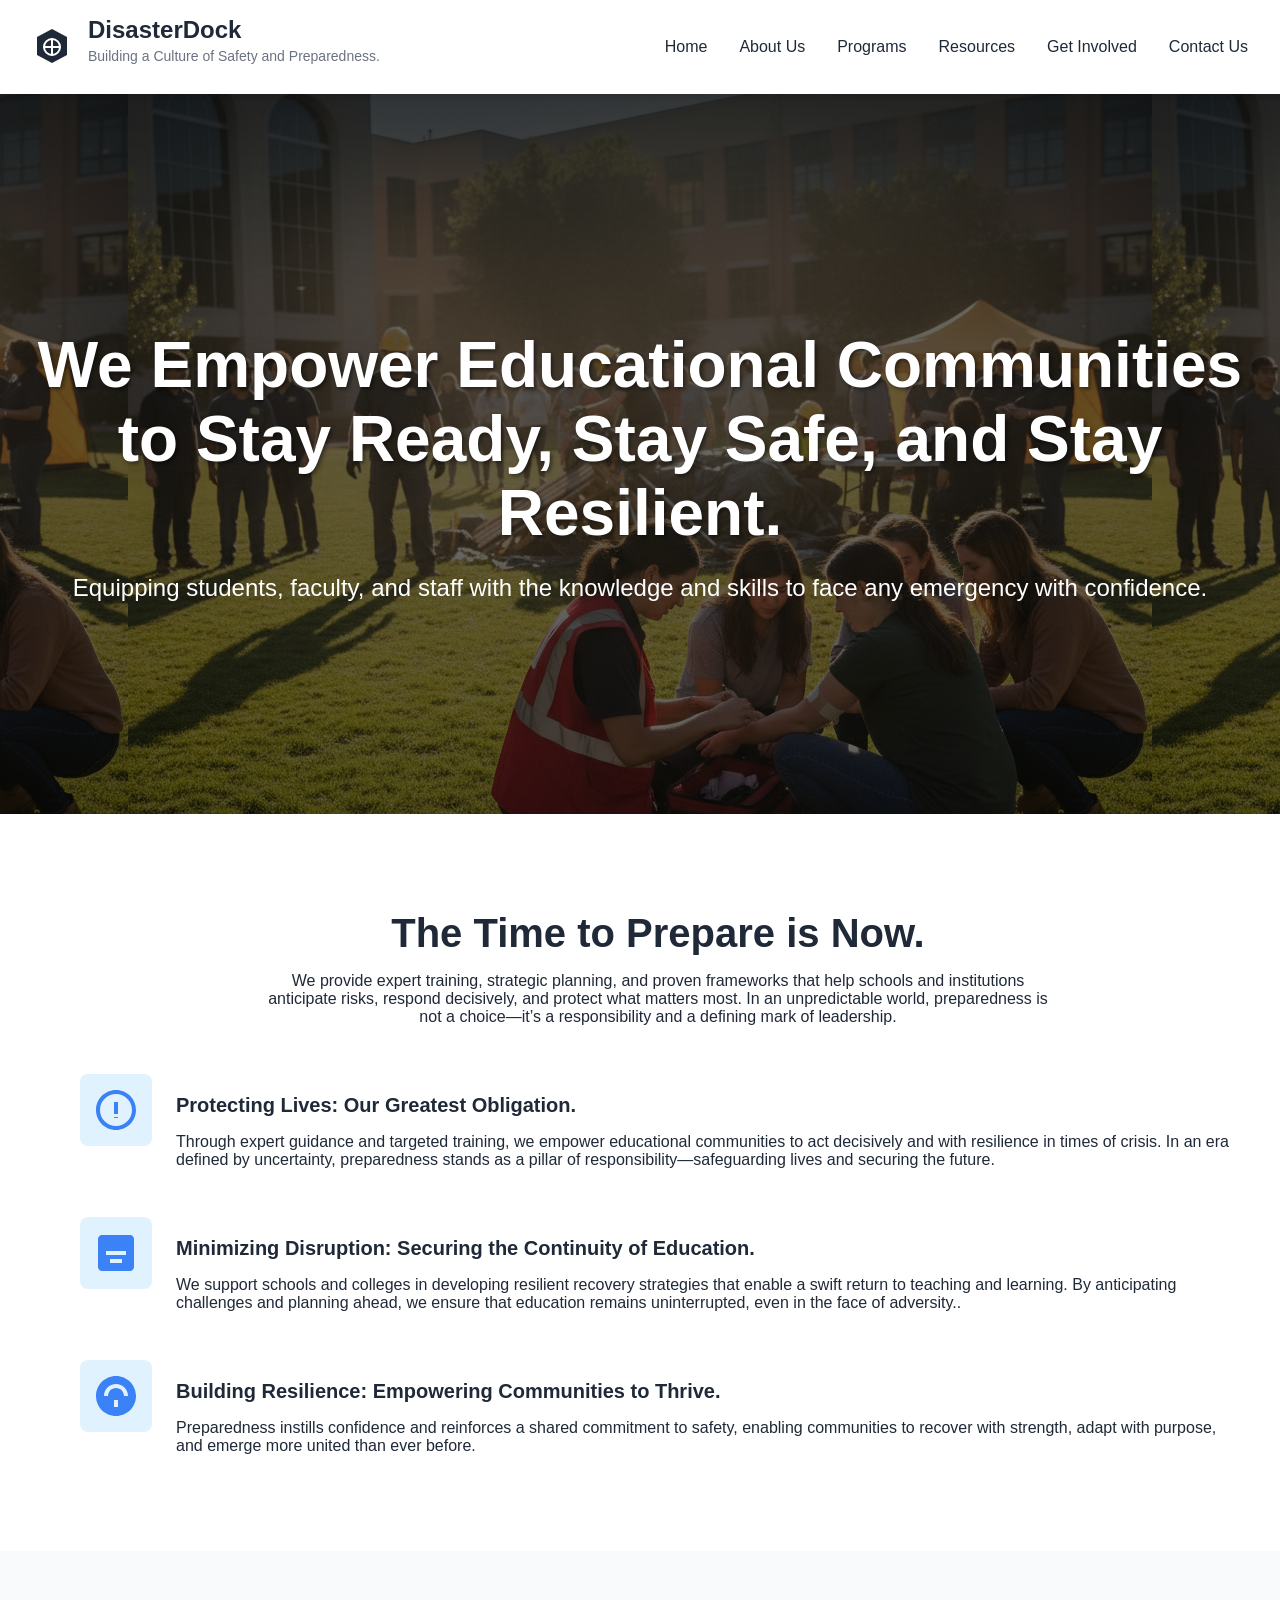
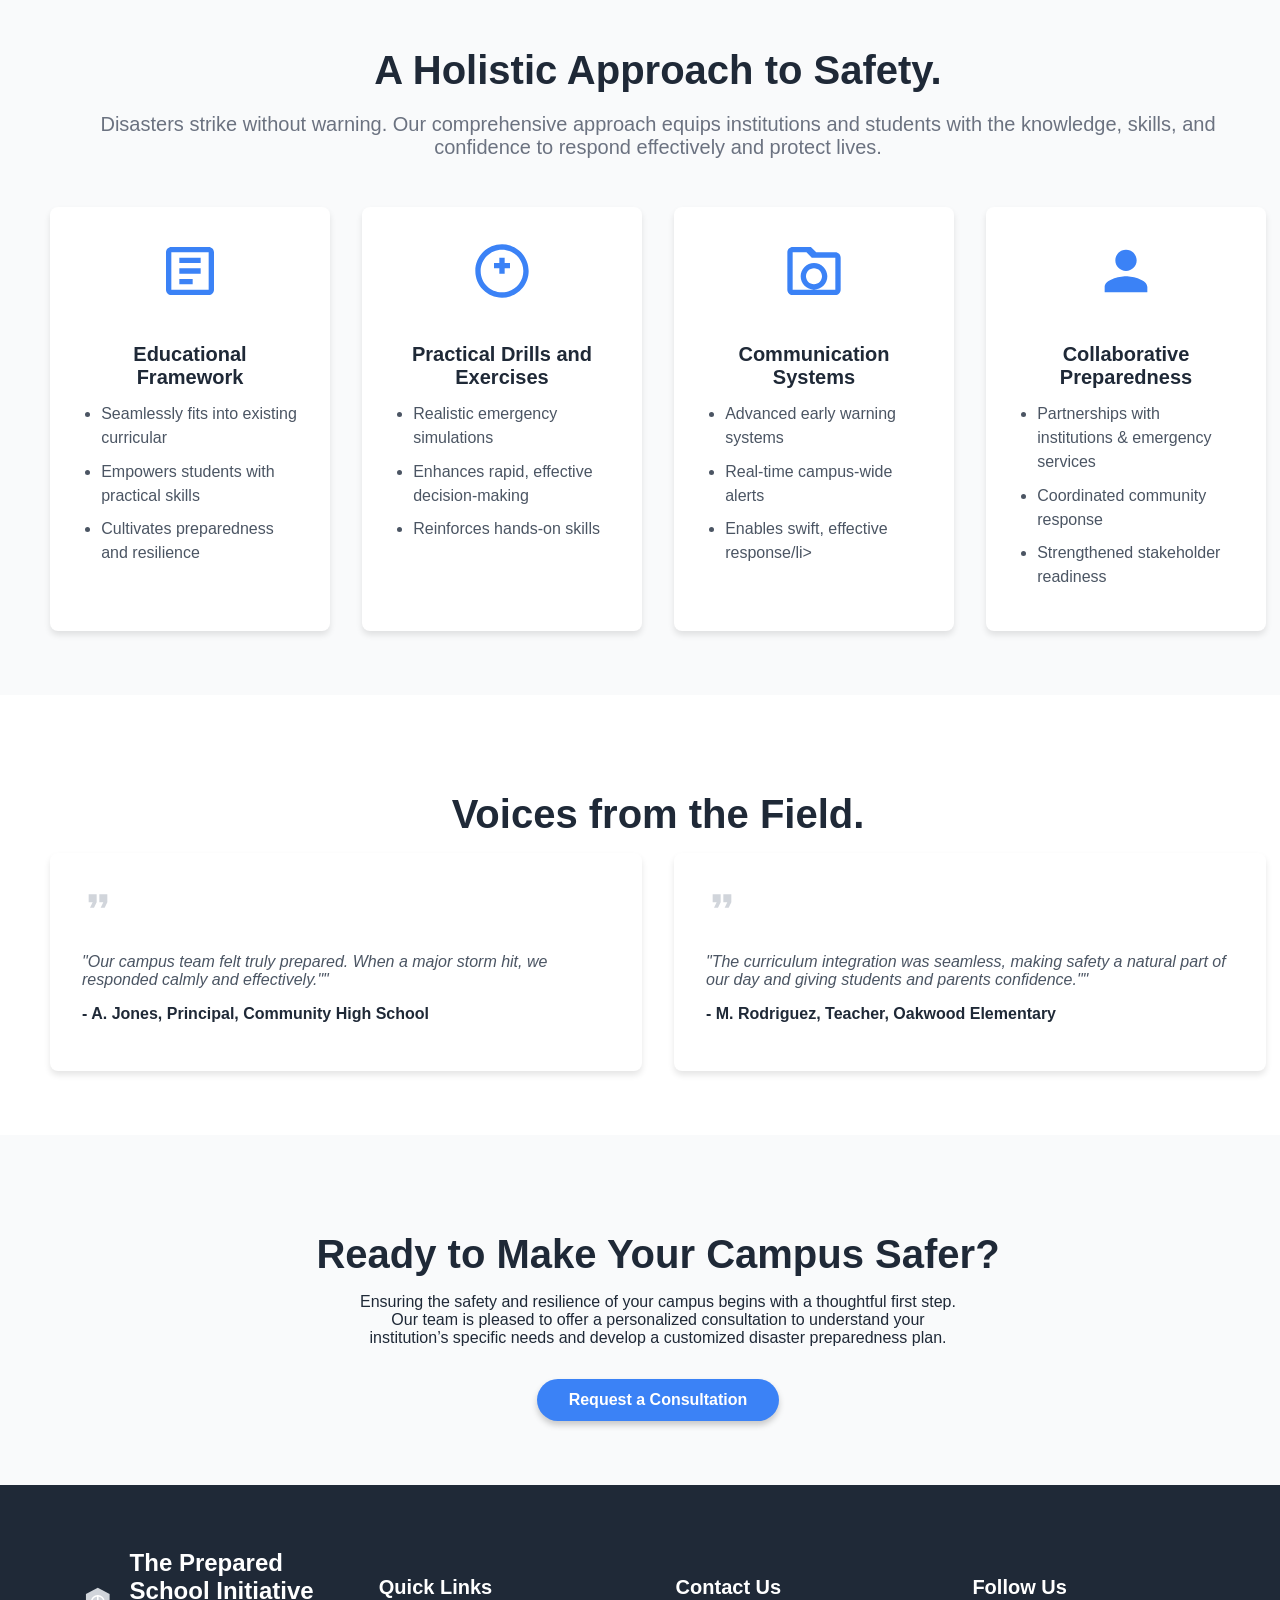
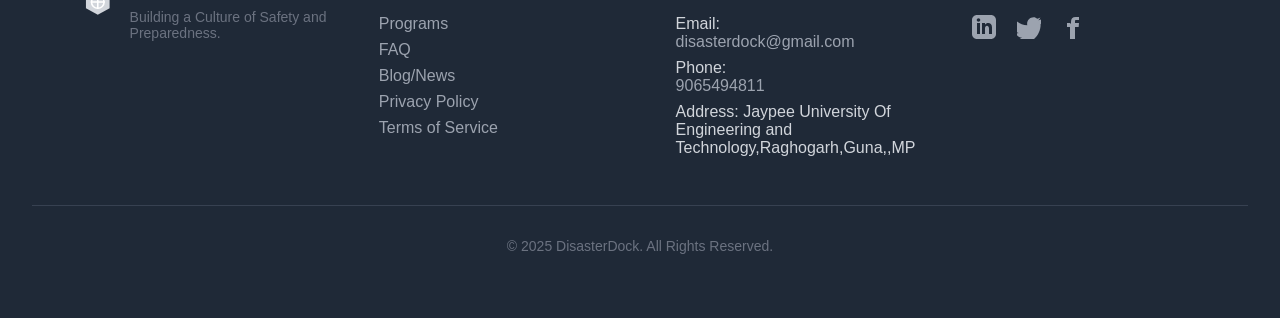
==== index.html @ 16d26a76 "Add files via upload" ====
<!DOCTYPE html>
<html lang="en">
    <head>
        <meta charset="UTF-8">
        <meta name="viewport" content="width=device-width, initial-scale=1.0">
        <title>DisasterDock</title>
        <link rel="stylesheet" href="style.css">
    </head>
    <body>

    <header class="header">
        <div class="header-inner">
            <div class="logo-container">
                <svg class="logo" viewBox="0 0 40 40" xmlns="http://www.w3.org/2000/svg">
                    <path d="M20 2L5 10v18l15 8 15-8V10L20 2z" fill="currentColor" />
                    <circle cx="20" cy="20" r="8" stroke="#fff" stroke-width="2" fill="none" />
                    <path d="M20 12v16M12 20h16" stroke="#fff" stroke-width="2" stroke-linecap="round" />
                </svg>
                <div class="site-info">
                    <h1 class="site-name">DisasterDock</h1>
                    <p class="tagline">Building a Culture of Safety and Preparedness.</p>
                </div>
            </div>

            <button class="menu-toggle" aria-expanded="false" aria-controls="main-navigation">
                <span class="hamburger-icon"></span>
            </button>
        </div>

        <div class="main-navigation" id="main-navigation">
            <nav class="navigation">
                <ul class="nav-list">
                    <li class="nav-item">
                        <a href="#" class="nav-link">Home</a>
                    </li>
                    <li class="nav-item has-dropdown">
                        <a href="#" class="nav-link" aria-expanded="false" aria-controls="about-menu">About Us</a>
                        <ul id="about-menu" class="dropdown-menu">
                            <li class="dropdown-item"><a href="mission.html">Mission</a></li>
                            <li class="dropdown-item"><a href="vision.html">Vision</a></li>
                            <li class="dropdown-item"><a href="team.html">Team</a></li>
                        </ul>
                    </li>
                    <li class="nav-item has-dropdown">
                        <a href="#" class="nav-link" aria-expanded="false" aria-controls="programs-menu">Programs</a>
                        <ul id="programs-menu" class="dropdown-menu">
                            <li class="dropdown-item"><a href="curriculum.html">Curriculum</a></li>
                            <li class="dropdown-item"><a href="drills.html">Drills</a></li>
                            <li class="dropdown-item"><a href="training.html">Training</a></li>
                            <li class="dropdown-item"><a href="quiz.html">Quiz</a></li>
                        </ul>
                    </li>
                    <li class="nav-item has-dropdown">
                        <a href="#" class="nav-link" aria-expanded="false" aria-controls="resources-menu">Resources</a>
                        <ul id="resources-menu" class="dropdown-menu">
                            <li class="dropdown-item"><a href="guides.html">Guides</a></li>
                            <li class="dropdown-item"><a href="checklist.html">Checklists</a></li>
                            <li class="dropdown-item"><a href="links.html">Links</a></li>
                        </ul>
                    </li>
                    <li class="nav-item">
                        <a href="getinvolved.html" class="nav-link">Get Involved</a>
                    </li>
                    <li class="nav-item">
                        <a href="contact.html" class="nav-link">Contact Us</a>
                    </li>
                </ul>
            </nav>
        </div>
    </header>

    <section class="hero-section">
        <div class="hero-bg"></div>
        <div class="hero-overlay"></div>
        <div class="hero-content">
            <h2 class="hero-heading">We Empower Educational Communities to Stay Ready, Stay Safe, and Stay Resilient.</h2>
            <p class="hero-subheading">Equipping students, faculty, and staff with the knowledge and skills to face any emergency with confidence.</p>
        </div>
    </section>

    <section class="section">
        <div class="container">
            <h2 class="section-heading">The Time to Prepare is Now.</h2>
            <p style="text-align: center; max-width: 800px; margin: 0 auto 3rem;">
                We provide expert training, strategic planning, and proven frameworks that help schools and institutions anticipate risks, respond decisively, and protect what matters most. In an unpredictable world, preparedness is not a choice—it’s a responsibility and a defining mark of leadership.
            </p>
            <ul class="points-list">
                <li class="point-item">
                    <svg class="point-icon" xmlns="http://www.w3.org/2000/svg" viewBox="0 0 24 24"><path d="M12 2C6.48 2 2 6.48 2 12s4.48 10 10 10 10-4.48 10-10S17.52 2 12 2zm0 18c-4.41 0-8-3.59-8-8s3.59-8 8-8 8 3.59 8 8-3.59 8-8 8zm-1-4.5h2V16h-2v-2.5zm0-7.5h2v6h-2V8z"/></svg>
                    <div class="point-content">
                        <h3 class="point-title">Protecting Lives: Our Greatest Obligation.</h3>
                        <p>Through expert guidance and targeted training, we empower educational communities to act decisively and with resilience in times of crisis. In an era defined by uncertainty, preparedness stands as a pillar of responsibility—safeguarding lives and securing the future.</p>
                    </div>
                </li>
                <li class="point-item">
                    <svg class="point-icon" xmlns="http://www.w3.org/2000/svg" viewBox="0 0 24 24"><path d="M19 3H5c-1.1 0-2 .9-2 2v14c0 1.1.9 2 2 2h14c1.1 0 2-.9 2-2V5c0-1.1-.9-2-2-2zm-2 10H7v-2h10v2zm-2 4H9v-2h6v2z"/></svg>
                    <div class="point-content">
                        <h3 class="point-title">Minimizing Disruption: Securing the Continuity of Education.</h3>
                        <p>We support schools and colleges in developing resilient recovery strategies that enable a swift return to teaching and learning. By anticipating challenges and planning ahead, we ensure that education remains uninterrupted, even in the face of adversity..</p>
                    </div>
                </li>
                <li class="point-item">
                    <svg class="point-icon" xmlns="http://www.w3.org/2000/svg" viewBox="0 0 24 24"><path d="M12 2C6.48 2 2 6.48 2 12s4.48 10 10 10 10-4.48 10-10S17.52 2 12 2zm-1 15.5V14h2v3.5h-2zm1-9.5c-2.21 0-4 1.79-4 4h-2c0-3.31 2.69-6 6-6s6 2.69 6 6h-2c0-2.21-1.79-4-4-4z"/></svg>
                    <div class="point-content">
                        <h3 class="point-title">Building Resilience: Empowering Communities to Thrive.</h3>
                        <p>Preparedness instills confidence and reinforces a shared commitment to safety, enabling communities to recover with strength, adapt with purpose, and emerge more united than ever before.</p>
                    </div>
                </li>
            </ul>
        </div>
    </section>

    <section class="section">
        <div class="container">
            <h2 class="section-heading">A Holistic Approach to Safety.</h2>
            <p class="section-subheading">Disasters strike without warning. Our comprehensive approach equips institutions and students with the knowledge, skills, and confidence to respond effectively and protect lives.</p>
            <div class="program-grid">
                <div class="program-card">
                        <svg class="program-icon" xmlns="http://www.w3.org/2000/svg" viewBox="0 0 24 24">
                        <path d="M21 5c0-1.1-.9-2-2-2H5c-1.1 0-2 .9-2 
                                2v14c0 1.1.9 2 2 2h14c1.1 0 
                             2-.9 2-2V5zm-2 14H5V5h14v14zM8 7h8v2H8zm0 
                                4h8v2H8zm0 4h5v2H8z"/>
                                </svg>
                                <h3 class="program-title">Educational Framework</h3>
                                <ul class="program-content">
                                    <li>Seamlessly fits into existing curricular</li>
                                    <li>Empowers students with practical skills</li>
                                    <li>Cultivates preparedness and resilience</li>
                                </ul>
                </div>

                <div class="program-card">
                    <svg class="program-icon" xmlns="http://www.w3.org/2000/svg" viewBox="0 0 24 24"><path d="M12 2c-5.52 0-10 4.48-10 10s4.48 10 10 10 10-4.48 10-10-4.48-10-10-10zm0 18c-4.41 0-8-3.59-8-8s3.59-8 8-8 8 3.59 8 8-3.59 8-8 8zM15 9h-2V7h-2v2H9v2h2v2h2v-2h2V9z"/></svg>
                    <h3 class="program-title">Practical Drills and Exercises</h3>
                    <ul class="program-content">
                                    <li>Realistic emergency simulations</li>
                                    <li>Enhances rapid, effective decision-making</li>
                                    <li>Reinforces hands-on skills</li>
                                </ul>
                </div>
                <div class="program-card">
                    <svg class="program-icon" xmlns="http://www.w3.org/2000/svg" viewBox="0 0 24 24"><path d="M20 5h-7.17l-2-2H4c-1.1 0-1.99.9-1.99 2L2 19c0 1.1.9 2 2 2h16c1.1 0 2-.9 2-2V7c0-1.1-.9-2-2-2zm0 14H4V5h5.17l2 2H20v12zM12 11c-1.66 0-3 1.34-3 3s1.34 3 3 3 3-1.34 3-3-1.34-3-3-3zM12 9c2.76 0 5 2.24 5 5s-2.24 5-5 5-5-2.24-5-5 2.24-5 5-5z"/></svg>
                    <h3 class="program-title">Communication Systems</h3>
                    <ul class="program-content">
                                    <li>Advanced early warning systems</li>
                                    <li>Real-time campus-wide alerts</li>
                                    <li>Enables swift, effective response/li>
                    </ul>
                </div>
                <div class="program-card">
                    <svg class="program-icon" xmlns="http://www.w3.org/2000/svg" viewBox="0 0 24 24"><path d="M12 12c2.21 0 4-1.79 4-4s-1.79-4-4-4-4 1.79-4 4 1.79 4 4 4zm0 2c-2.67 0-8 1.34-8 4v2h16v-2c0-2.66-5.33-4-8-4z"/></svg>
                    <h3 class="program-title">Collaborative Preparedness</h3>
                    <ul class="program-content">
                                    <li>Partnerships with institutions & emergency services</li>
                                    <li>Coordinated community response</li>
                                    <li>Strengthened stakeholder readiness</li>
                    </ul>
                </div>
            </div>
        </div>
    </section>

    <section class="section">
        <div class="container">
            <h2 class="section-heading">Voices from the Field.</h2>
            <div class="testimonial-grid">
                <div class="testimonial-card">
                    <svg class="quote-icon" xmlns="http://www.w3.org/2000/svg" viewBox="0 0 24 24"><path d="M6 17h3l2-4V7H5v6h3zm8 0h3l2-4V7h-6v6h3z"/></svg>
                    <p class="testimonial-text">"Our campus team felt truly prepared. When a major storm hit, we responded calmly and effectively.""</p>
                    <p class="testimonial-author">- A. Jones, Principal, Community High School</p>
                </div>
                <div class="testimonial-card">
                    <svg class="quote-icon" xmlns="http://www.w3.org/2000/svg" viewBox="0 0 24 24"><path d="M6 17h3l2-4V7H5v6h3zm8 0h3l2-4V7h-6v6h3z"/></svg>
                    <p class="testimonial-text">"The curriculum integration was seamless, making safety a natural part of our day and giving students and parents confidence.""</p>
                    <p class="testimonial-author">- M. Rodriguez, Teacher, Oakwood Elementary</p>
                </div>
            </div>
        </div>
    </section>

    <section class="section final-cta-section">
        <div class="container">
            <h2 class="section-heading">Ready to Make Your Campus Safer?</h2>
            <p style="max-width: 600px; margin: 0 auto 2rem;">
                Ensuring the safety and resilience of your campus begins with a thoughtful first step. Our team is pleased to offer a personalized consultation to understand your institution’s specific needs and develop a customized disaster preparedness plan.
            </p>
            <a href="request.html" class="cta-button">Request a Consultation</a>
        </div>
    </section>

    <footer class="footer">
        <div class="container">
            <div class="footer-section">
                <div class="footer-logo-container">
                    <svg class="footer-logo" viewBox="0 0 40 40" xmlns="http://www.w3.org/2000/svg">
                        <path d="M20 2L5 10v18l15 8 15-8V10L20 2z" fill="currentColor" />
                        <circle cx="20" cy="20" r="8" stroke="#fff" stroke-width="2" fill="none" />
                        <path d="M20 12v16M12 20h16" stroke="#fff" stroke-width="2" stroke-linecap="round" />
                    </svg>
                    <div class="site-info">
                        <h1 class="site-name">The Prepared School Initiative</h1>
                        <p class="tagline">Building a Culture of Safety and Preparedness.</p>
                    </div>
                </div>
            </div>

            <div class="footer-section">
                <h4>Quick Links</h4>
                <ul class="footer-link-list">
                    <li><a href="#">Programs</a></li>
                    <li><a href="#">FAQ</a></li>
                    <li><a href="#">Blog/News</a></li>
                    <li><a href="#">Privacy Policy</a></li>
                    <li><a href="#">Terms of Service</a></li>
                </ul>
            </div>

            <div class="footer-section">
                <h4>Contact Us</h4>
                <ul class="footer-link-list">
                    <li>Email: <a href="disasterdock@gmail.com">disasterdock@gmail.com</a></li>
                    <li>Phone: <a href="9065494811">9065494811</a></li>
                    <li>Address: Jaypee University Of Engineering and Technology,Raghogarh,Guna,,MP</li>
                </ul>
            </div>

            <div class="footer-section">
                <h4>Follow Us</h4>
                <div class="social-icons">
                    <a href="https://linkedin.com" target="_blank" aria-label="LinkedIn">
                        <svg width="24" height="24" viewBox="0 0 24 24" xmlns="http://www.w3.org/2000/svg"><path d="M19 0h-14c-2.761 0-5 2.239-5 5v14c0 2.761 2.239 5 5 5h14c2.761 0 5-2.239 5-5v-14c0-2.761-2.239-5-5-5zm-11 19h-3v-11h3v11zm-1.5-12.268c-.966 0-1.75-.79-1.75-1.763s.784-1.763 1.75-1.763 1.75.79 1.75 1.763-.783 1.763-1.75 1.763zm13.5 12.268h-3v-5.604c0-3.368-4-3.568-4 0v5.604h-3v-11h3v1.765c1.396-2.586 7-2.777 7 2.476v6.759z"/></svg>
                    </a>
                    <a href="https://twitter.com" target="_blank" aria-label="Twitter">
                        <svg width="24" height="24" viewBox="0 0 24 24" xmlns="http://www.w3.org/2000/svg"><path d="M24 4.557c-.883.392-1.832.656-2.828.775 1.017-.609 1.795-1.574 2.16-2.724-.951.564-2.005.974-3.127 1.195-.898-.957-2.175-1.55-3.593-1.55-3.585 0-6.495 2.91-6.495 6.495 0 .509.057 1.004.168 1.48-5.408-.271-10.187-2.868-13.4-6.818-.562.969-.884 2.09-.884 3.292 0 2.251 1.144 4.246 2.88 5.414-.84-.025-1.638-.258-2.328-.642v.08c0 3.159 2.246 5.797 5.223 6.402-.547.149-1.12.23-1.708.23-.417 0-.82-.04-1.215-.119.828 2.585 3.235 4.475 6.088 4.528-2.228 1.745-5.045 2.784-8.09 2.784-.525 0-1.04-.031-1.549-.09 2.868 1.834 6.275 2.91 9.92 2.91 11.916 0 18.397-9.878 18.397-18.397 0-.28-.008-.562-.02-.845.811-.585 1.517-1.319 2.079-2.155z"/></svg>
                    </a>
                    <a href="https://facebook.com" target="_blank" aria-label="Facebook">
                        <svg width="24" height="24" viewBox="0 0 24 24" xmlns="http://www.w3.org/2000/svg"><path d="M9 8h-3v4h3v12h5v-12h3.642l.358-4h-4v-1.667c0-.958.158-1.333 1.535-1.333h2.465v-3h-3.327c-3.266 0-4.673 1.758-4.673 4.629v2.371z"/></svg>
                    </a>
                </div>
            </div>
        </div>
        <div class="copyright">
            © 2025 DisasterDock. All Rights Reserved.
        </div>
    </footer>
    <script>
        document.addEventListener('DOMContentLoaded', () => {
            // Dropdown toggle for mobile
            const dropdownTogglers = document.querySelectorAll('.nav-item.has-dropdown > .nav-link');

            dropdownTogglers.forEach(toggler => {
                toggler.addEventListener('click', (event) => {
                    // Prevent the default link behavior to avoid navigating
                    event.preventDefault();

                    // Toggle the 'is-active' class on the parent list item
                    const parentItem = toggler.closest('.nav-item');
                    parentItem.classList.toggle('is-active');

                    // Set the ARIA attribute for accessibility
                    const isExpanded = parentItem.classList.contains('is-active');
                    toggler.setAttribute('aria-expanded', isExpanded);
                });
            });

            // Hamburger menu functionality
            const menuToggle = document.querySelector('.menu-toggle');
            const mainNavigation = document.getElementById('main-navigation');

            menuToggle.addEventListener('click', () => {
                const isExpanded = menuToggle.getAttribute('aria-expanded') === 'true' || false;
                menuToggle.setAttribute('aria-expanded', !isExpanded);
                mainNavigation.classList.toggle('is-open');
            });
        });
    </script>
    <script src="server.js"></script>
</body>
</html>
---- style.css ----
:root {
    --primary-color: #3b82f6; /* A shade of blue */
    --secondary-color: #1d4ed8;
    --text-color: #1f2937;
    --bg-color: #f9fafb;
    --shadow: 0 4px 6px rgba(0, 0, 0, 0.1);
    --border-radius: 0.5rem;
}

body {
    font-family: 'Inter', sans-serif;
    background-color: var(--bg-color);
    color: var(--text-color);
    margin: 0;
    padding: 0;
}

.header {
    background-color: #fff;
    box-shadow: var(--shadow);
    padding: 1rem 2rem;
    display: flex;
    justify-content: space-between;
    align-items: center;
    flex-wrap: wrap;
    position: relative; /* Needed for absolute positioning of the mobile nav */
}

.header-inner {
    display: flex;
    justify-content: space-between;
    align-items: center;
    width: 100%;
}

.logo-container {
    display: flex;
    align-items: center;
}

.logo {
    width: 40px;
    height: 40px;
    fill: var(--primary-color);
}

.site-info {
    margin-left: 1rem;
}

.site-name {
    font-size: 1.5rem;
    font-weight: 700;
    color: var(--text-color);
    margin: 0;
}

.tagline {
    font-size: 0.875rem;
    color: #6b7280;
    margin-top: 0.25rem;
}

.navigation {
    display: flex;
    align-items: center;
}

.nav-list {
    list-style: none;
    display: flex;
    gap: 2rem;
    margin: 0;
    padding: 0;
}

.nav-item {
    position: relative;
}

.nav-link {
    text-decoration: none;
    color: var(--text-color);
    font-weight: 500;
    transition: color 0.2s ease-in-out;
    padding: 0.5rem 0;
    display: block;
}

.nav-link:hover {
    color: var(--primary-color);
}

.dropdown-menu {
    position: absolute;
    top: 100%;
    left: 0;
    background-color: #fff;
    min-width: 150px;
    box-shadow: var(--shadow);
    border-radius: var(--border-radius);
    list-style: none;
    padding: 0.5rem 0;
    margin-top: 0.5rem;
    opacity: 0;
    visibility: hidden;
    transform: translateY(-10px);
    transition: opacity 0.2s ease-in-out, transform 0.2s ease-in-out, visibility 0.2s ease-in-out;
    z-index: 10;
}

.nav-item:hover .dropdown-menu {
    opacity: 1;
    visibility: visible;
    transform: translateY(0);
}

.dropdown-item a {
    text-decoration: none;
    color: var(--text-color);
    display: block;
    padding: 0.5rem 1rem;
    transition: background-color 0.2s ease-in-out;
}

.dropdown-item a:hover {
    background-color: var(--primary-color);
    color: #fff;
}

/* Hamburger button styles */
.menu-toggle {
    display: none; /* Hide by default on desktop */
    background: transparent;
    border: none;
    cursor: pointer;
    padding: 0.5rem;
    z-index: 100;
}

.hamburger-icon,
.hamburger-icon::before,
.hamburger-icon::after {
    display: block;
    content: '';
    width: 24px;
    height: 2px;
    background-color: var(--text-color);
    border-radius: 2px;
    transition: transform 0.3s ease-in-out, background-color 0.3s ease-in-out;
}

.hamburger-icon::before {
    transform: translateY(-8px);
}

.hamburger-icon::after {
    transform: translateY(6px);
}

/* Animation for the hamburger to 'X' icon */
.menu-toggle[aria-expanded="true"] .hamburger-icon {
    background-color: transparent;
}

.menu-toggle[aria-expanded="true"] .hamburger-icon::before {
    transform: translateY(2px) rotate(45deg);
}

.menu-toggle[aria-expanded="true"] .hamburger-icon::after {
    transform: translateY(-2px) rotate(-45deg);
}


/* Updated styles for mobile-first vertical navigation */
@media (max-width: 767px) {
    body.no-scroll {
        overflow: hidden; /* Prevents background scrolling when menu is open */
    }

    .menu-toggle {
        display: block; /* Show hamburger button on mobile */
    }

    .main-navigation {
        /* This is the key for the slide-in menu */
        position: fixed;
        top: 0;
        right: -100%; /* Initially off-screen to the right */
        width: 80%; /* Or any width you prefer */
        height: 100vh;
        background-color: #fff;
        box-shadow: -4px 0 10px rgba(0, 0, 0, 0.1);
        z-index: 50;
        transition: transform 0.3s ease-in-out;
        padding-top: 6rem; /* Add padding to account for the fixed header */
        overflow-y: auto; /* Allow scrolling for long menus */
    }

    .main-navigation.is-open {
        transform: translateX(-100%); /* Slide the menu into view */
    }

    .nav-list {
        flex-direction: column;
        gap: 0;
        width: 100%;
    }

    .nav-list .nav-item:first-child {
        border-top: 1px solid #e5e7eb;
    }

    /* Adds padding to the list item itself and sets the border. */
    .nav-item {
        width: 100%;
        border-bottom: 1px solid #e5e7eb;
        padding: 0 1rem; /* Adjust horizontal padding for space from edges. */
        box-sizing: border-box; /* Ensures padding is included in the element's width. */
    }

    /* Styles the link to fill the parent container's space and position content. */
    .nav-link {
        display: flex;
        justify-content: space-between; /* Pushes the "+" to the far right. */
        align-items: center;
        width: 100%;
        padding: 0.8rem 0; /* Adjust vertical padding to control item height. */
        text-decoration: none;
    }

    /* Style the dropdown menu items */
    .dropdown-menu {
        position: static;
        width: 100%;
        opacity: 1;
        visibility: visible;
        box-shadow: none;
        background-color: transparent; /* Keep background transparent */
        transform: none;
        max-height: 0;
        overflow: hidden;
        transition: max-height 0.3s ease-in-out;
        padding: 0; /* Ensure no extra padding pushes content down */
    }

    /* Style the dropdown links (sub-items) */
    .dropdown-item a {
        display: block;
        padding: 0.6rem 2rem; /* Reduced padding for dropdown items too */
        background-color: #f9fafb; /* Slightly different background for sub-items */
        color: #4b5563; /* Adjust color for sub-items if desired */
        border-bottom: none; /* No border for individual dropdown items */
    }

    .dropdown-item:last-child a {
        border-bottom: none; /* Ensure the very last dropdown item doesn't have a border */
    }

    /* Show the dropdown menu when its parent .nav-item has the 'is-active' class */
    .nav-item.is-active .dropdown-menu {
        max-height: 500px; /* Adjust as needed */
    }

    /* Add the '+' and '-' icons for dropdowns */
    .nav-item.has-dropdown > .nav-link {
        display: flex;
        justify-content: space-between;
        align-items: center;
    }

    .nav-item.has-dropdown > .nav-link::after {
        content: '+';
        font-size: 1.2rem;
        color: var(--primary-color);
        transition: transform 0.2s ease-in-out;
    }

    /* Changes the "+" to a "-" when the menu is active. */
    .nav-item.is-active > .nav-link::after {
        content: '-';
    }

    /* Hide the desktop navigation */
    .header .navigation {
        display: none;
    }
}

/* Remove desktop specific navigation styles for the header in mobile view */
@media (max-width: 767px) {
    .header .navigation {
        /* Override desktop styles that might interfere with mobile */
        display: block;
        width: 100%;
        /* You might need to adjust margin-top or other spacing here */
    }

    .header .nav-list {
        /* Ensure these override any desktop 'display: flex' or 'gap' settings */
        display: flex; /* Maintain flex for column direction */
        flex-direction: column;
        gap: 0;
    }
}

.hero-section {
    position: relative;
    height: 80vh;
    display: flex;
    align-items: center;
    justify-content: center;
    text-align: center;
    color: #fff;
    overflow: hidden;
}

.container {
    margin-left: 50px;
    width: 95%;
}

.program-content {
  list-style-type: disc;       /* Normal bullets */
  padding-left: 1.2rem;        /* Adjust indentation */
  margin: 0.8rem 0 0 0;        /* Spacing above list */
}

.program-content li {
  margin-bottom: 0.6rem;       /* Space between items */
  text-align: left;            /* Keep text aligned */
  line-height: 1.5;            /* Better readability */
}

.hero-bg {
    position: absolute;
    top: 0;
    left: 0;
    width: 100%;
    height: 100%;
    background-image: url(SIHbackground_image_1.png);
    background-position: center;
    z-index: -2;
}

.hero-overlay {
    position: absolute;
    top: 0;
    left: 0;
    width: 100%;
    height: 100%;
    background-color: rgba(0, 0, 0, 0.6);
    z-index: -1;
}

.hero-content {
    z-index: 1;
    padding: 0 1rem;
}

.hero-heading {
    font-size: 3rem;
    font-weight: 700;
    margin-bottom: 1rem;
    text-shadow: 2px 2px 4px rgba(0, 0, 0, 0.5);
}

.hero-subheading {
    font-size: 1.25rem;
    font-weight: 400;
    margin-bottom: 2rem;
}

.cta-button {
    display: inline-block;
    background-color: var(--primary-color);
    color: #fff;
    padding: 0.75rem 2rem;
    border-radius: 9999px;
    text-decoration: none;
    font-weight: 600;
    transition: transform 0.2s ease-in-out, background-color 0.2s ease-in-out;
    box-shadow: 0 4px 6px rgba(0, 0, 0, 0.2);
}

.cta-button:hover {
    background-color: var(--secondary-color);
    transform: translateY(-2px);
}

@media (min-width: 768px) {
    .hero-heading {
        font-size: 4rem;
    }
    .hero-subheading {
        font-size: 1.5rem;
    }
}

/* General Section Styling */
.section {
    padding: 4rem 0;
    background-color: #fff;
}

.section:nth-of-type(odd) {
    background-color: var(--bg-color);
}

.section-heading {
    font-size: 2.5rem;
    font-weight: 700;
    text-align: center;
    margin-bottom: 1rem;
}

.section-subheading {
    font-size: 1.25rem;
    text-align: center;
    color: #6b7280;
    margin-bottom: 3rem;
}

/* Why Preparedness Matters Section */
.points-list {
    margin-left: 30px;
    width: 95%;
    list-style: none;
    padding: 0;
    display: flex;
    flex-direction: column;
    gap: 2rem;
    margin-top: 2rem;
}

.point-item {
    display: flex;
    align-items: flex-start;
    gap: 1.5rem;
}

.point-icon {
    flex-shrink: 0;
    width: 48px;
    height: 48px;
    padding: 0.75rem;
    background-color: #e0f2fe;
    border-radius: var(--border-radius);
    fill: var(--primary-color);
}

.point-content {
    flex-grow: 1;
}

.point-title {
    font-size: 1.25rem;
    font-weight: 700;
    margin-bottom: 0.5rem;
}

/* Core Programs Section */
.program-grid {
    display: grid;
    grid-template-columns: repeat(1, 1fr);
    gap: 2rem;
}

@media (min-width: 640px) {
    .program-grid {
        grid-template-columns: repeat(2, 1fr);
    }
}

@media (min-width: 1024px) {
    .program-grid {
        grid-template-columns: repeat(4, 1fr);
    }
}

.program-card {
    background-color: #fff;
    padding: 2rem;
    border-radius: var(--border-radius);
    box-shadow: var(--shadow);
    text-align: center;
    transition: transform 0.2s ease-in-out;
}

.program-card:hover {
    transform: translateY(-5px);
}

.program-icon {
    width: 64px;
    height: 64px;
    fill: var(--primary-color);
    margin: 0 auto 1rem;
}

.program-title {
    font-size: 1.25rem;
    font-weight: 700;
    margin-bottom: 0.5rem;
}

.program-content {
    color: #4b5563;
}

/* Testimonials Section */
.testimonial-grid {
    display: grid;
    grid-template-columns: repeat(1, 1fr);
    gap: 2rem;
}

@media (min-width: 768px) {
    .testimonial-grid {
        grid-template-columns: repeat(2, 1fr);
    }
}

.testimonial-card {
    background-color: #fff;
    padding: 2rem;
    border-radius: var(--border-radius);
    box-shadow: var(--shadow);
}

.quote-icon {
    fill: #d1d5db;
    width: 32px;
    height: 32px;
    margin-bottom: 1rem;
}

.testimonial-text {
    font-style: italic;
    margin-bottom: 1rem;
    color: #4b5563;
}

.testimonial-author {
    font-weight: 700;
    color: var(--text-color);
}

/* Final CTA Section */
.final-cta-section {
    text-align: center;
}

/* Footer Styling */
.footer {
    background-color: #1f2937;
    color: #d1d5db;
    padding: 4rem 2rem;
}

.footer .container {
    display: grid;
    grid-template-columns: repeat(1, 1fr);
    gap: 2rem;
}

@media (min-width: 768px) {
    .footer .container {
        grid-template-columns: repeat(4, 1fr);
    }
}

.footer-section h4 {
    font-size: 1.25rem;
    font-weight: 700;
    color: #fff;
    margin-bottom: 1rem;
}

.footer-logo {
    width: 50px;
    height: 50px;
    fill: var(--primary-color);
}

.footer-logo-container {
    display: flex;
    align-items: center;
    margin-bottom: 1rem;
}

.footer-logo-container .site-name {
    color: #fff;
}

.footer-link-list {
    list-style: none;
    padding: 0;
    margin: 0;
}

.footer-link-list a {
    color: #9ca3af;
    text-decoration: none;
    transition: color 0.2s ease-in-out;
    display: block;
    margin-bottom: 0.5rem;
}

.footer-link-list a:hover {
    color: var(--primary-color);
}

.social-icons a {
    display: inline-block;
    margin-right: 1rem;
    fill: #9ca3af;
    transition: fill 0.2s ease-in-out;
}

.social-icons a:hover {
    fill: #fff;
}

.copyright {
    text-align: center;
    margin-top: 3rem;
    padding-top: 2rem;
    border-top: 1px solid #374151;
    font-size: 0.875rem;
    color: #6b7280;
}

/* --- Tablet & Desktop Media Queries --- */

/* Tablet devices (min-width: 768px) */
@media (min-width: 768px) {

    .header {
        flex-direction: row;
        justify-content: space-between;
        padding: 1rem 2rem;
    }
    .header-inner {
        width: auto;
    }
    .logo-container {
        flex-direction: row;
        text-align: left;
    }
    .site-info {
        margin-left: 1rem;
        margin-top: 0;
    }
    .navigation {
        display: flex;
        width: auto;
        margin-top: 0;
    }
    .nav-list {
        flex-direction: row;
        gap: 2rem;
    }
    .nav-link {
        padding: 0.5rem 0;
        border-bottom: none;
    }
    .nav-item:hover .dropdown-menu {
        opacity: 1;
        visibility: visible;
        transform: translateY(0);
    }
    .dropdown-menu {
        position: absolute;
        box-shadow: var(--shadow);
        border-radius: var(--border-radius);
        background-color: #fff;
        opacity: 0;
        visibility: hidden;
        transform: translateY(-10px);
        transition: opacity 0.2s ease-in-out, transform 0.2s ease-in-out, visibility 0.2s ease-in-out;
    }
    .dropdown-item a {
        border-bottom: none;
    }
    .hero-heading {
        font-size: 3rem;
    }
    .hero-subheading {
        font-size: 1.25rem;
    }
    .program-grid {
        grid-template-columns: repeat(2, 1fr);
    }
    .testimonial-grid {
        grid-template-columns: repeat(2, 1fr);
    }
    .footer .container {
        grid-template-columns: repeat(2, 1fr);
    }
}

/* Desktop devices (min-width: 1024px) */
@media (min-width: 1024px) {
    .hero-heading {
        font-size: 4rem;
    }
    .hero-subheading {
        font-size: 1.5rem;
    }
    .program-grid {
        grid-template-columns: repeat(4, 1fr);
    }
    .footer .container {
        grid-template-columns: repeat(4, 1fr);
    }
}

@media (max-width: 480px) { 

    .container{
        margin-left: 35px;
        width:80%;
    }
    .point-item{
        margin-left: -45px;
    }
    .point-content{
        margin-top: -20px;
    }
}
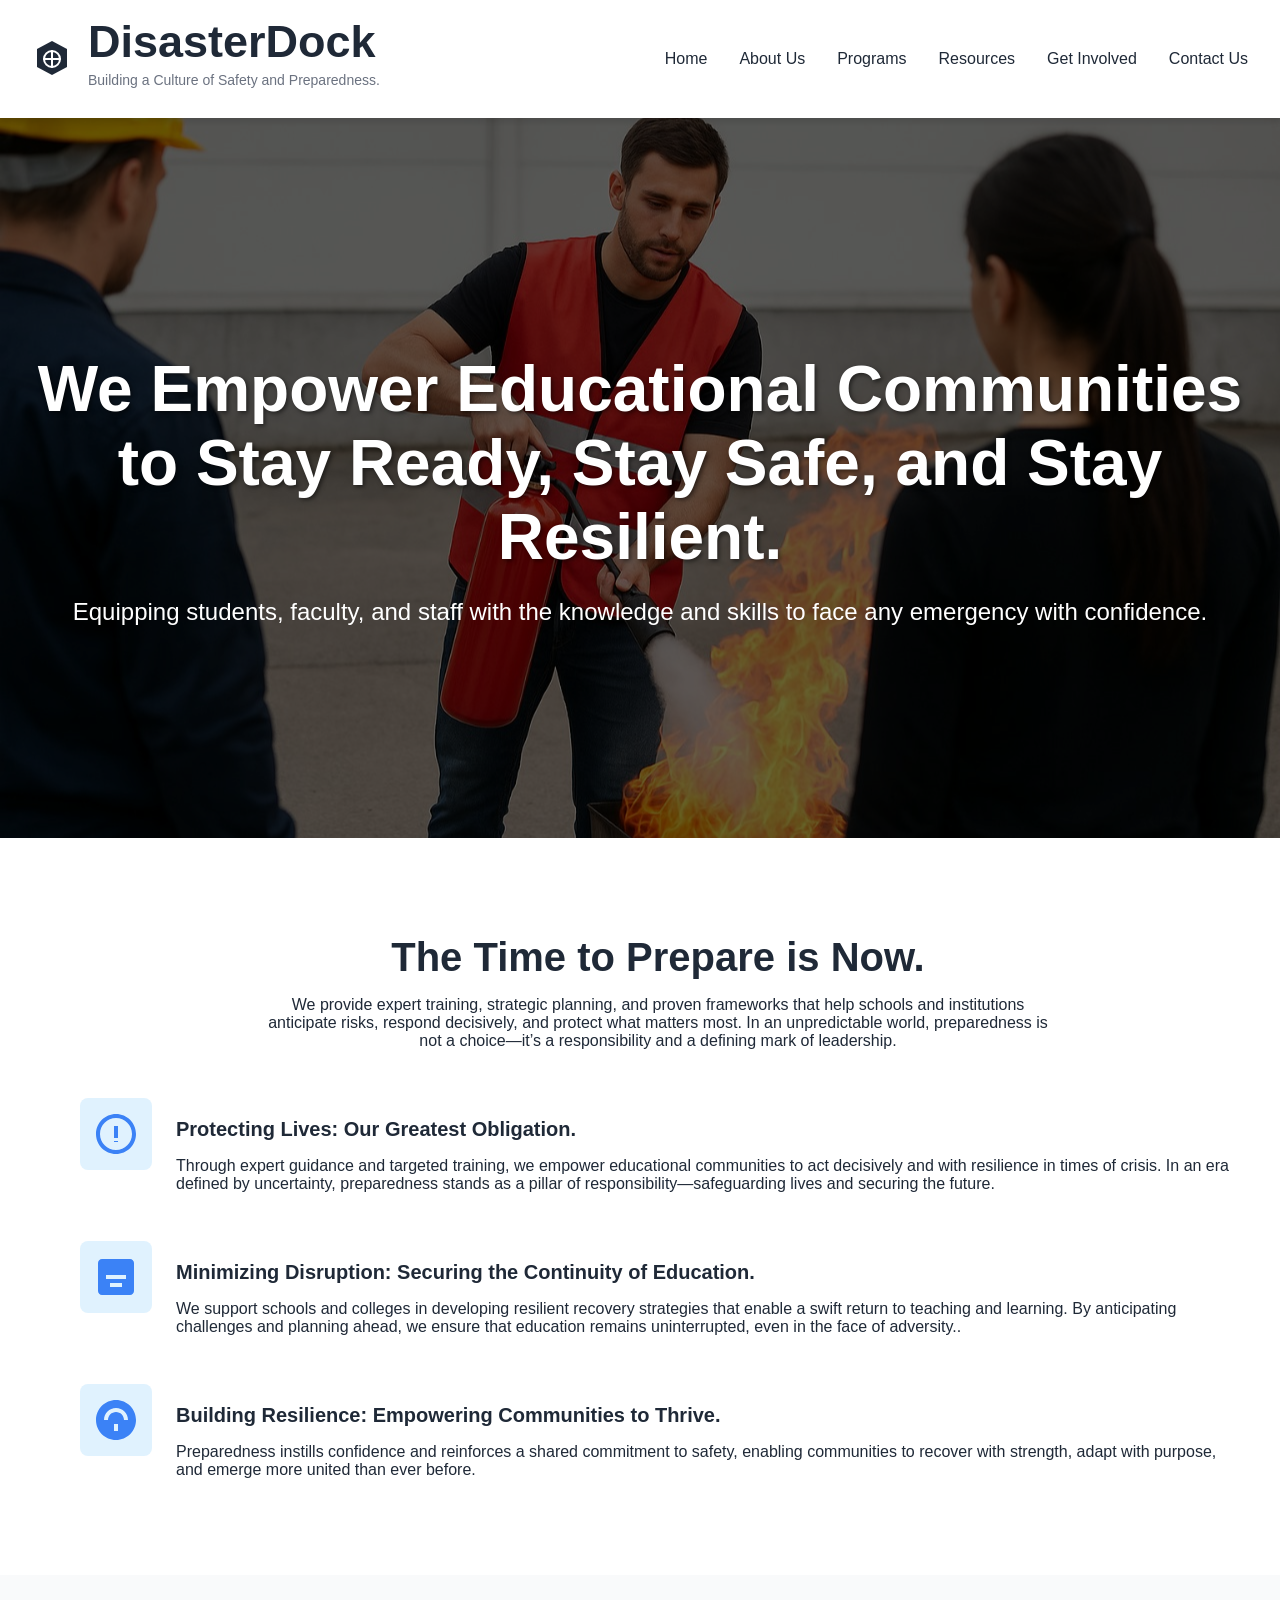
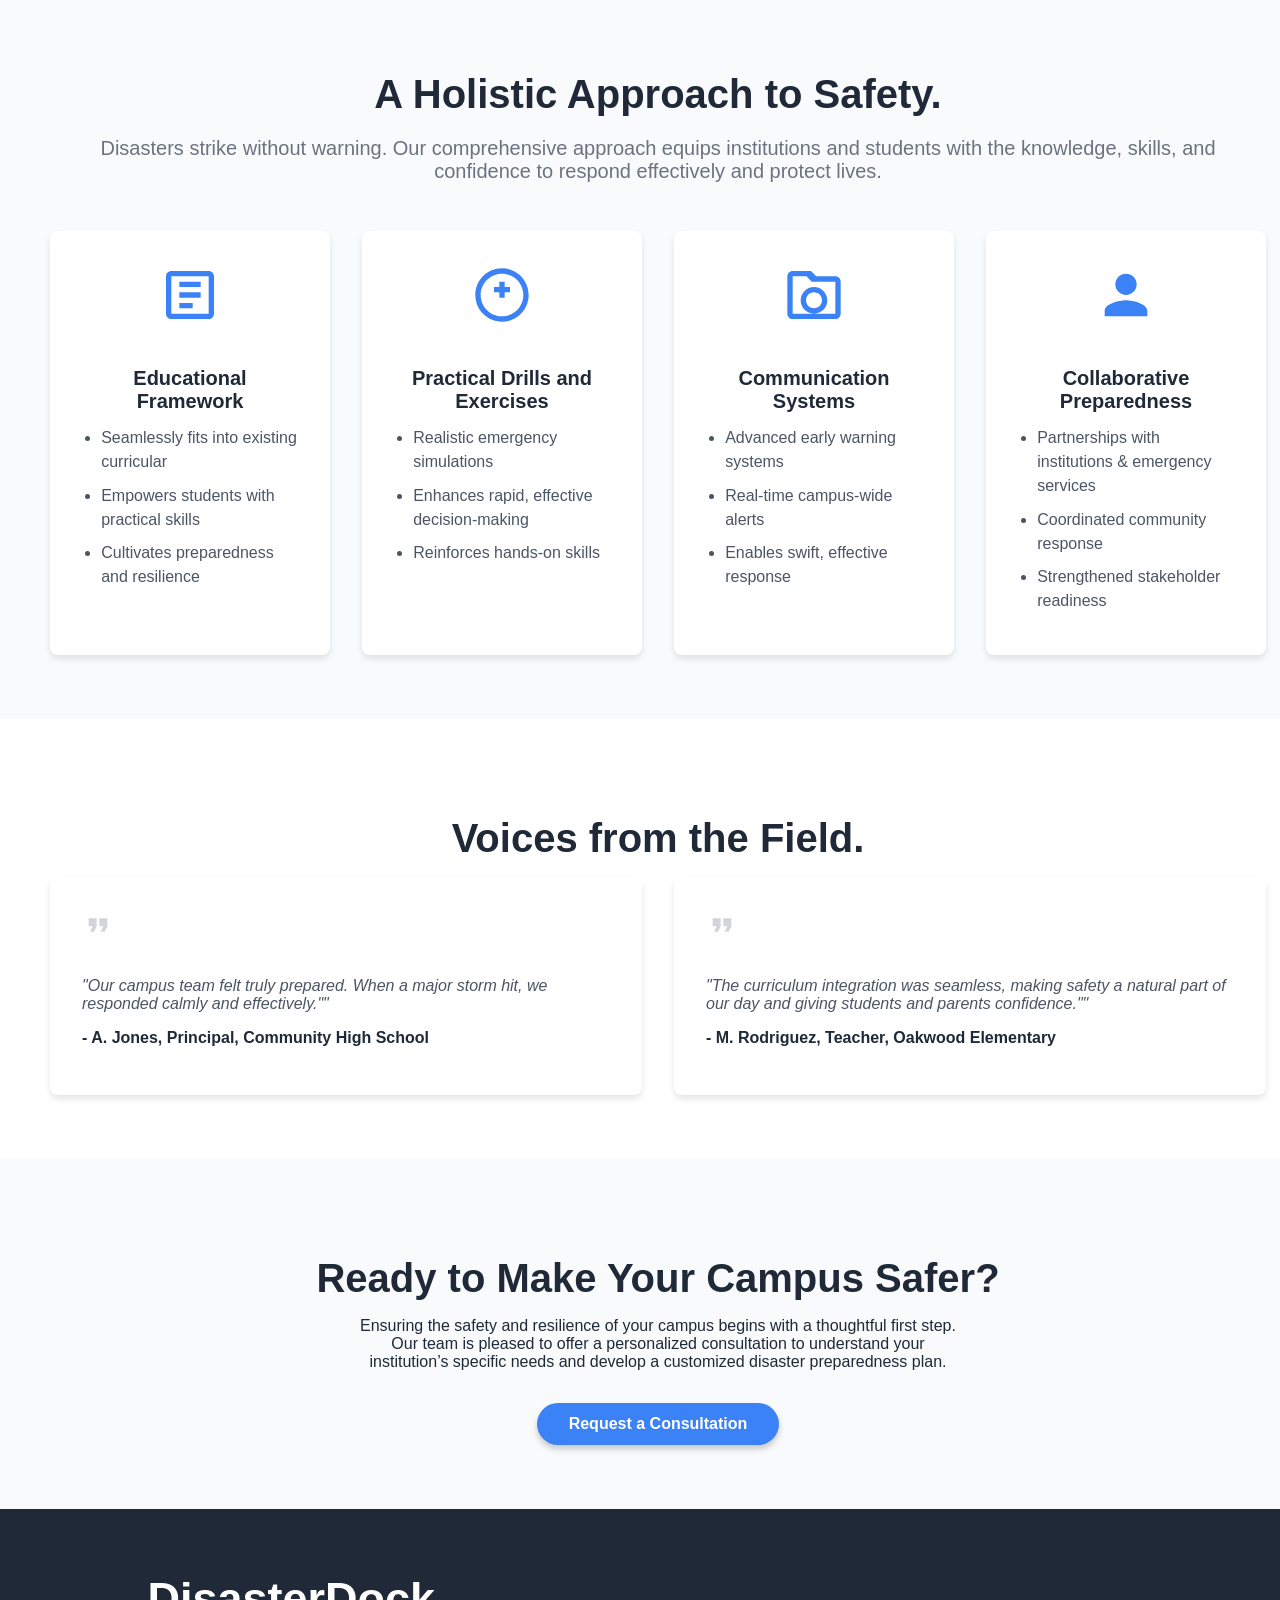
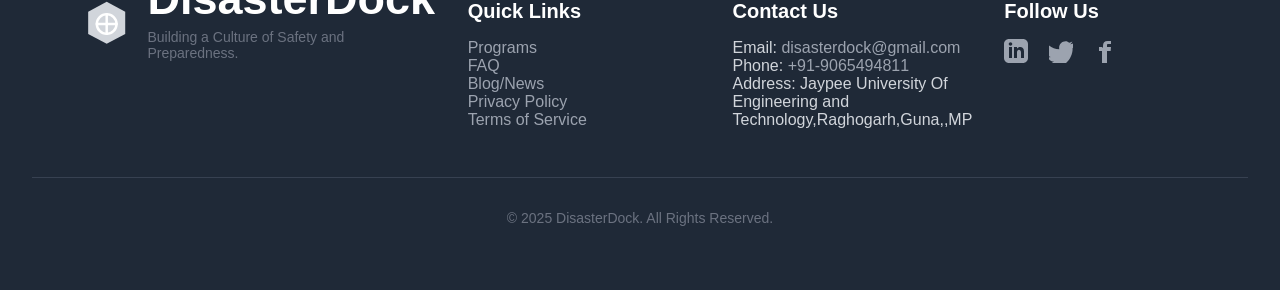
==== commit bc79c813: "Add files via upload" ====
--- a/index.html
+++ b/index.html
@@ -31,7 +31,7 @@
             <nav class="navigation">
                 <ul class="nav-list">
                     <li class="nav-item">
-                        <a href="#" class="nav-link">Home</a>
+                        <a href="index.html" class="nav-link">Home</a>
                     </li>
                     <li class="nav-item has-dropdown">
                         <a href="#" class="nav-link" aria-expanded="false" aria-controls="about-menu">About Us</a>
@@ -70,13 +70,20 @@
     </header>
 
     <section class="hero-section">
-        <div class="hero-bg"></div>
-        <div class="hero-overlay"></div>
-        <div class="hero-content">
-            <h2 class="hero-heading">We Empower Educational Communities to Stay Ready, Stay Safe, and Stay Resilient.</h2>
-            <p class="hero-subheading">Equipping students, faculty, and staff with the knowledge and skills to face any emergency with confidence.</p>
-        </div>
-    </section>
+    <div class="slideshow-container">
+        <div class="slide" style="background-image: url('SIHbackground_image_1.png');"></div>
+        <div class="slide" style="background-image: url('Slide1.jpg');"></div>
+        <div class="slide" style="background-image: url('slide2.jpg');"></div>
+        <div class="slide" style="background-image: url('slide3.jpg');"></div>
+        <div class="slide" style="background-image: url('slide4.jpg');"></div>
+        <div class="slide" style="background-image: url('slide5.jpg');"></div>
+    </div>
+    <div class="hero-overlay"></div>
+    <div class="hero-content">
+        <h2 class="hero-heading">We Empower Educational Communities to Stay Ready, Stay Safe, and Stay Resilient.</h2>
+        <p class="hero-subheading">Equipping students, faculty, and staff with the knowledge and skills to face any emergency with confidence.</p>
+    </div>
+</section>
 
     <section class="section">
         <div class="container">
@@ -145,7 +152,7 @@
                     <ul class="program-content">
                                     <li>Advanced early warning systems</li>
                                     <li>Real-time campus-wide alerts</li>
-                                    <li>Enables swift, effective response/li>
+                                    <li>Enables swift, effective response</li>
                     </ul>
                 </div>
                 <div class="program-card">
@@ -199,7 +206,7 @@
                         <path d="M20 12v16M12 20h16" stroke="#fff" stroke-width="2" stroke-linecap="round" />
                     </svg>
                     <div class="site-info">
-                        <h1 class="site-name">The Prepared School Initiative</h1>
+                        <h1 class="site-name">DisasterDock</h1>
                         <p class="tagline">Building a Culture of Safety and Preparedness.</p>
                     </div>
                 </div>
@@ -219,8 +226,8 @@
             <div class="footer-section">
                 <h4>Contact Us</h4>
                 <ul class="footer-link-list">
-                    <li>Email: <a href="disasterdock@gmail.com">disasterdock@gmail.com</a></li>
-                    <li>Phone: <a href="9065494811">9065494811</a></li>
+                    <li>Email: <a href="mailto:disasterdock@gmail.com">disasterdock@gmail.com</a></li>
+                    <li>Phone: <a href="tel:+919065494811">+91-9065494811</a></li>
                     <li>Address: Jaypee University Of Engineering and Technology,Raghogarh,Guna,,MP</li>
                 </ul>
             </div>
@@ -275,6 +282,28 @@
             });
         });
     </script>
+<script>
+    document.addEventListener('DOMContentLoaded', () => {
+        // ... (your existing scripts) ...
+
+        // Slideshow functionality
+        const slides = document.querySelectorAll('.slide');
+        let currentSlide = 0;
+        const slideInterval = 2000; // Change image every 5 seconds
+
+        function nextSlide() {
+            slides[currentSlide].classList.remove('active');
+            currentSlide = (currentSlide + 1) % slides.length;
+            slides[currentSlide].classList.add('active');
+        }
+
+        // Initially show the first slide
+        slides[currentSlide].classList.add('active');
+
+        // Start the slideshow
+        setInterval(nextSlide, slideInterval);
+    });
+</script>
     <script src="server.js"></script>
 </body>
 </html>
--- a/style.css
+++ b/style.css
@@ -14,7 +14,6 @@
     margin: 0;
     padding: 0;
 }
-
 .header {
     background-color: #fff;
     box-shadow: var(--shadow);
@@ -49,7 +48,7 @@
 }
 
 .site-name {
-    font-size: 1.5rem;
+    font-size: 45px;
     font-weight: 700;
     color: var(--text-color);
     margin: 0;
@@ -303,36 +302,34 @@
         gap: 0;
     }
 }
-
-.hero-section {
-    position: relative;
-    height: 80vh;
-    display: flex;
-    align-items: center;
-    justify-content: center;
-    text-align: center;
-    color: #fff;
-    overflow: hidden;
-}
-
-.container {
-    margin-left: 50px;
-    width: 95%;
-}
-
-.program-content {
-  list-style-type: disc;       /* Normal bullets */
-  padding-left: 1.2rem;        /* Adjust indentation */
-  margin: 0.8rem 0 0 0;        /* Spacing above list */
-}
-
-.program-content li {
-  margin-bottom: 0.6rem;       /* Space between items */
-  text-align: left;            /* Keep text aligned */
-  line-height: 1.5;            /* Better readability */
-}
-
-.hero-bg {
+/* Add this new CSS */
+.slideshow-container {
+    position: absolute;
+    top: 0;
+    left: 0;
+    width: 100%;
+    height: 100%;
+    z-index: -2;
+}
+
+.slide {
+    position: absolute;
+    top: 0;
+    left: 0;
+    width: 100%;
+    height: 100%;
+    background-size: cover;
+    background-position: center;
+    opacity: 0;
+    transition: opacity 1.5s ease-in-out;
+}
+
+.slide.active {
+    opacity: 1;
+}
+
+/* Delete or comment out this old rule */
+/* .hero-bg {
     position: absolute;
     top: 0;
     left: 0;
@@ -341,6 +338,33 @@
     background-image: url(SIHbackground_image_1.png);
     background-position: center;
     z-index: -2;
+} */
+.hero-section {
+    position: relative;
+    height: 80vh;
+    display: flex;
+    align-items: center;
+    justify-content: center;
+    text-align: center;
+    color: #fff;
+    overflow: hidden;
+}
+
+.container {
+    margin-left: 50px;
+    width: 95%;
+}
+
+.program-content {
+  list-style-type: disc;       /* Normal bullets */
+  padding-left: 1.2rem;        /* Adjust indentation */
+  margin: 0.8rem 0 0 0;        /* Spacing above list */
+}
+
+.program-content li {
+  margin-bottom: 0.6rem;       /* Space between items */
+  text-align: left;            /* Keep text aligned */
+  line-height: 1.5;            /* Better readability */
 }
 
 .hero-overlay {
@@ -603,7 +627,7 @@
     color: #9ca3af;
     text-decoration: none;
     transition: color 0.2s ease-in-out;
-    display: block;
+    display: inline;
     margin-bottom: 0.5rem;
 }
 
@@ -728,4 +752,17 @@
     .point-content{
         margin-top: -20px;
     }
+    .site-name{
+        font-size: 33px;
+    }
+   .footer-section{
+    align-items: center;
+    justify-content: space-evenly;
+   }
+   .hero-heading{
+    font-size: 40px;
+}
+   .hero-section{
+    height: 600px;
+   }
 }
